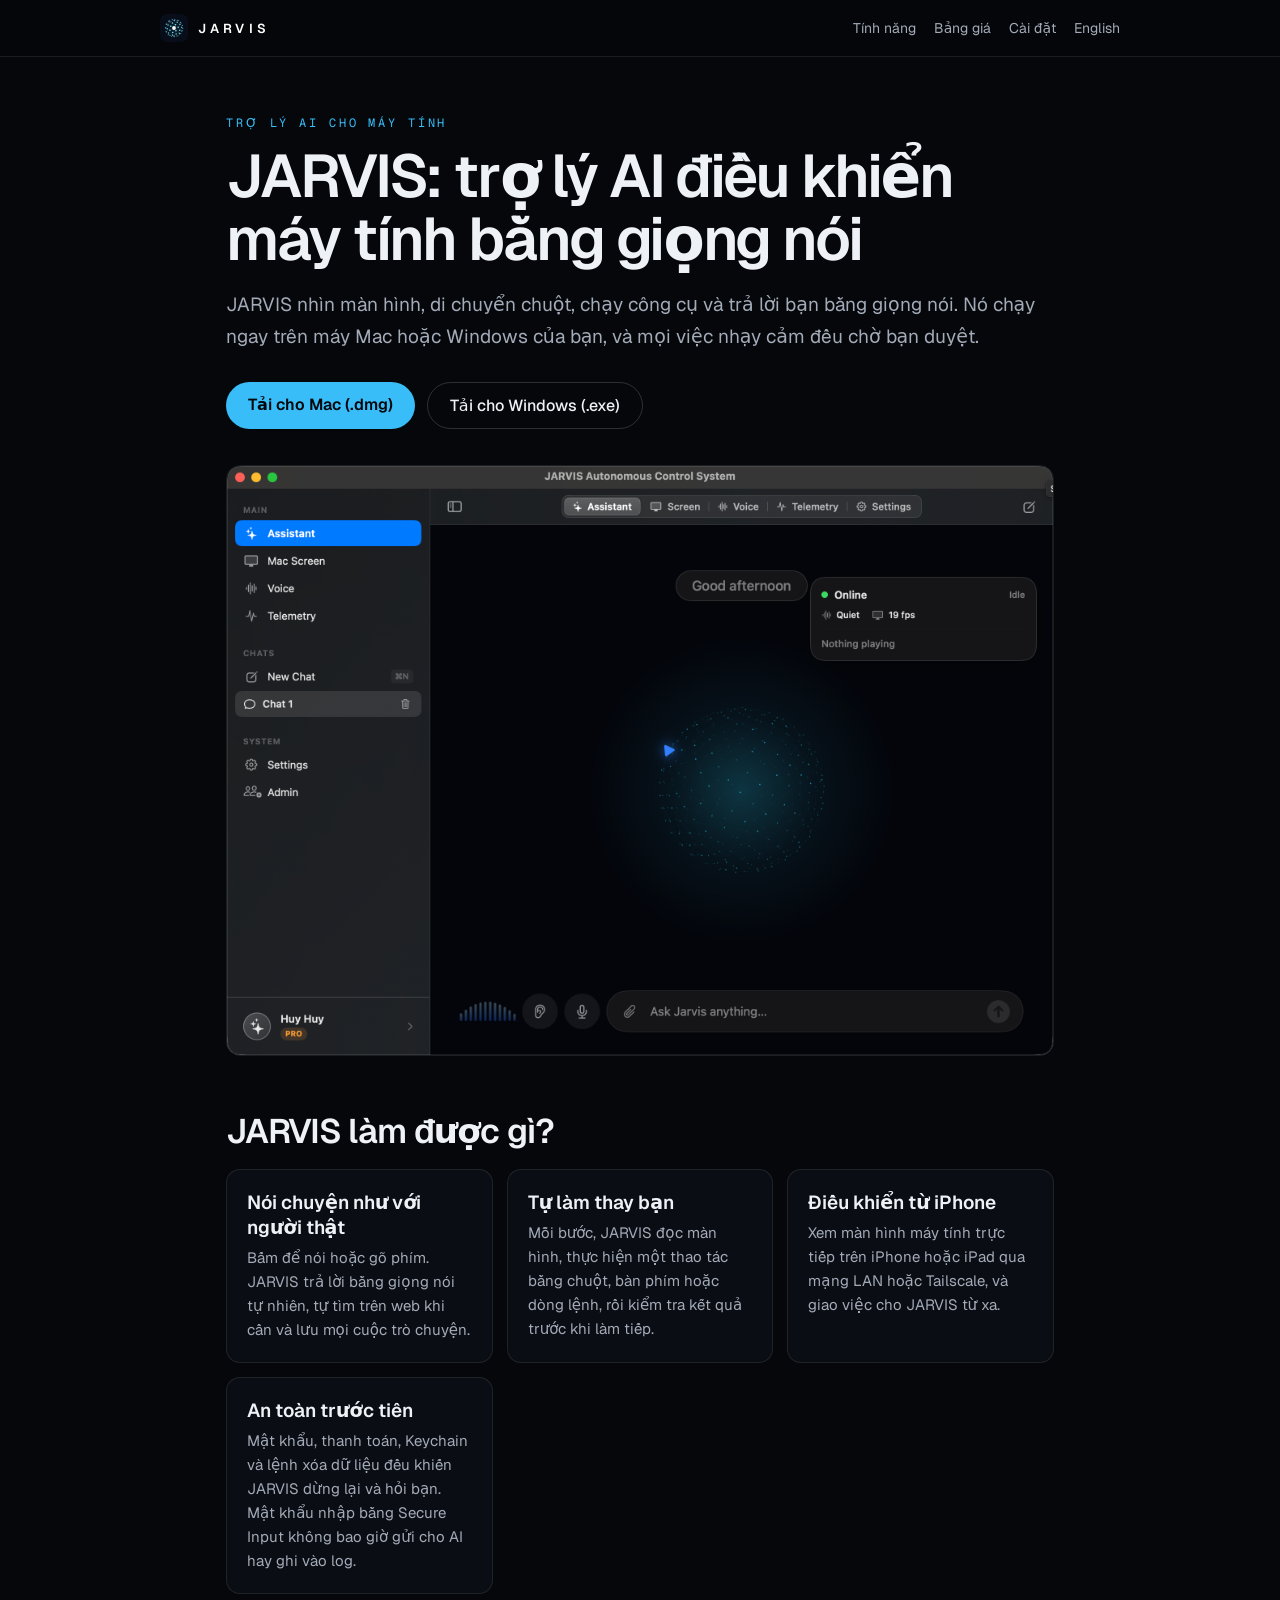
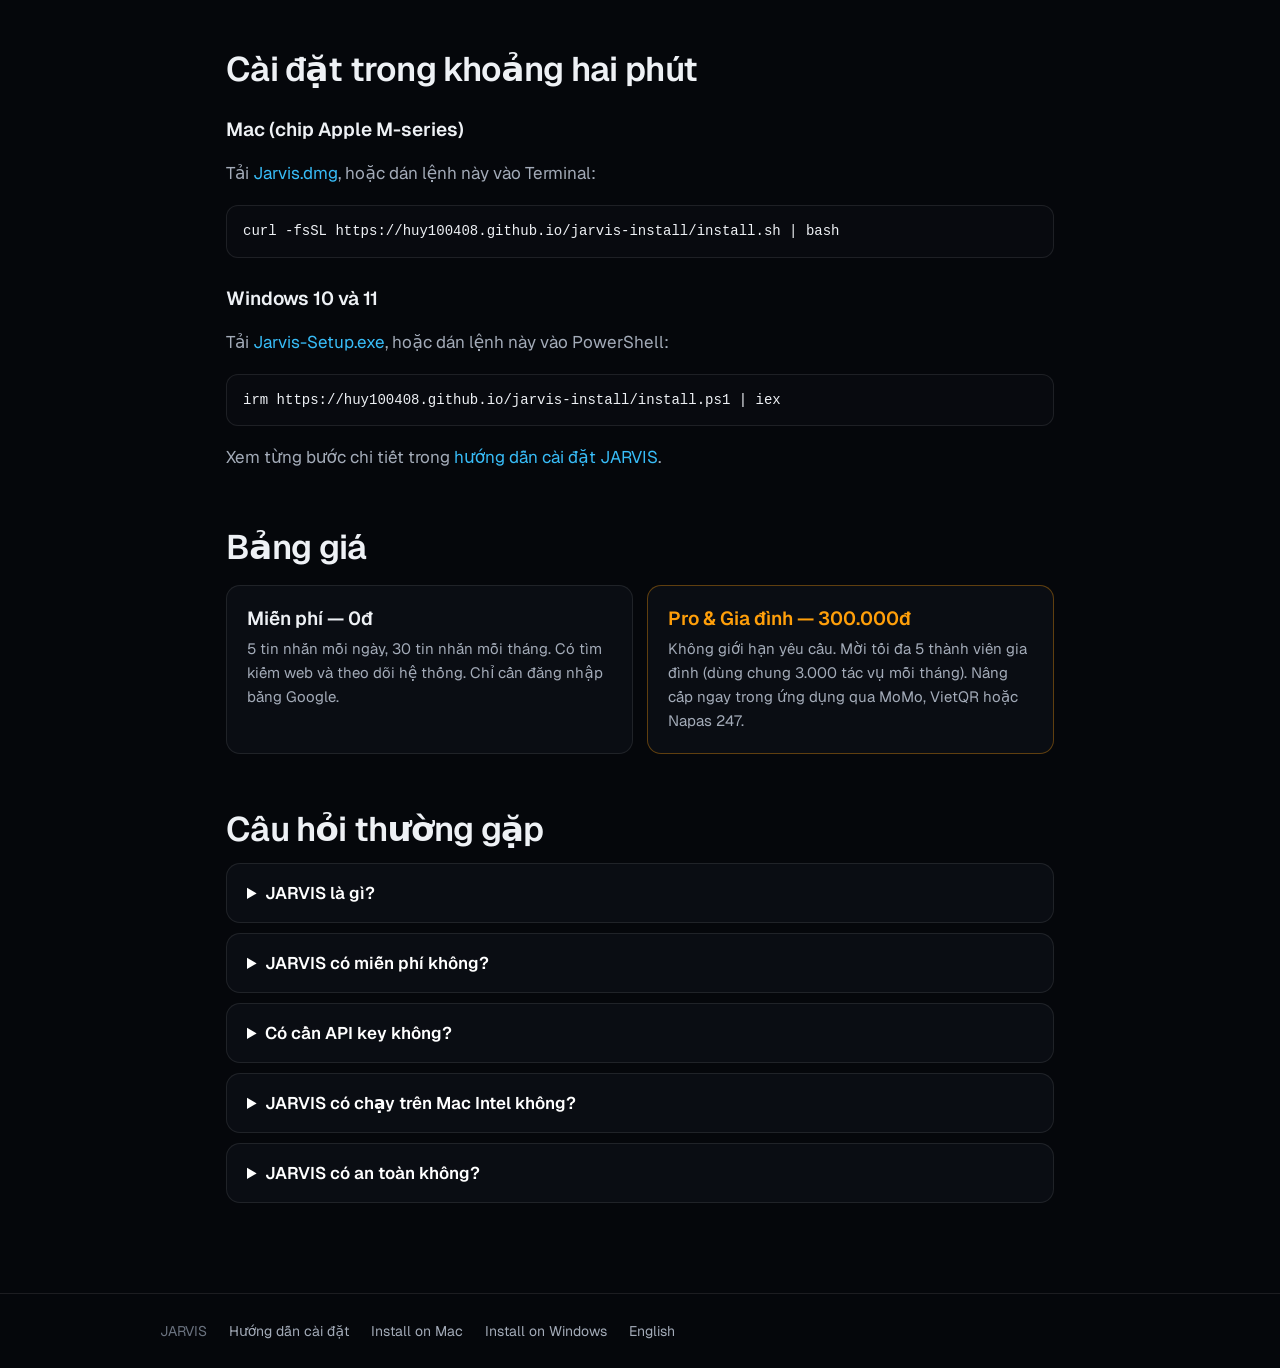
==== vi/index.html @ af1e8293 "Add Vietnamese page and install guides Co-Authored-By: Claude Opus 5.5 <noreply@anthropic.com>" ====
<!DOCTYPE html>
<html lang="vi">
<head>
<meta charset="utf-8">
<meta name="viewport" content="width=device-width, initial-scale=1">
<title>JARVIS — Trợ lý AI điều khiển máy tính cho Mac và Windows</title>
<meta name="description" content="JARVIS là trợ lý AI cho máy tính Mac và Windows: nhìn màn hình, điều khiển chuột và bàn phím, chạy lệnh và trả lời bằng giọng nói. Miễn phí 5 tin nhắn mỗi ngày, đăng nhập bằng Google.">
<meta name="robots" content="index, follow, max-image-preview:large">
<link rel="canonical" href="https://huy100408.github.io/jarvis-install/vi/">
<link rel="alternate" hreflang="en" href="https://huy100408.github.io/jarvis-install/">
<link rel="alternate" hreflang="vi" href="https://huy100408.github.io/jarvis-install/vi/">
<link rel="alternate" hreflang="x-default" href="https://huy100408.github.io/jarvis-install/">
<meta property="og:type" content="website">
<meta property="og:locale" content="vi_VN">
<meta property="og:url" content="https://huy100408.github.io/jarvis-install/vi/">
<meta property="og:title" content="JARVIS — Trợ lý AI điều khiển máy tính cho Mac và Windows">
<meta property="og:description" content="Ra lệnh một lần, JARVIS tự nhìn màn hình, bấm chuột, gõ phím và kiểm tra kết quả. Mọi thao tác nhạy cảm đều chờ bạn duyệt.">
<meta property="og:image" content="https://huy100408.github.io/jarvis-install/assets/jarvis_hud.png">
<meta name="twitter:card" content="summary_large_image">
<script type="application/ld+json">
{
  "@context": "https://schema.org",
  "@graph": [
    {
      "@type": "SoftwareApplication",
      "name": "JARVIS",
      "inLanguage": "vi",
      "operatingSystem": "macOS 14+, Windows 10, Windows 11",
      "applicationCategory": "UtilitiesApplication",
      "description": "Trợ lý AI cho máy tính: nhìn màn hình, điều khiển chuột và bàn phím, chạy lệnh và trả lời bằng giọng nói.",
      "offers": [
        {"@type": "Offer", "name": "Miễn phí", "price": "0", "priceCurrency": "VND"},
        {"@type": "Offer", "name": "Pro & Gia đình", "price": "300000", "priceCurrency": "VND"}
      ],
      "image": "https://huy100408.github.io/jarvis-install/assets/jarvis_hud.png",
      "downloadUrl": "https://huy100408.github.io/jarvis-install/downloads/Jarvis.dmg"
    },
    {
      "@type": "FAQPage",
      "mainEntity": [
        {"@type": "Question", "name": "JARVIS là gì?", "acceptedAnswer": {"@type": "Answer", "text": "JARVIS là trợ lý AI chạy trên máy Mac và Windows. Nó nhìn màn hình, điều khiển chuột và bàn phím, chạy công cụ hệ thống và trả lời bằng giọng nói tự nhiên."}},
        {"@type": "Question", "name": "JARVIS có miễn phí không?", "acceptedAnswer": {"@type": "Answer", "text": "Có. Gói miễn phí cho 5 tin nhắn mỗi ngày, 30 tin nhắn mỗi tháng sau khi đăng nhập bằng Google. Gói Pro & Gia đình giá 300.000đ, không giới hạn yêu cầu, thanh toán qua MoMo, VietQR hoặc Napas 247."}},
        {"@type": "Question", "name": "Có cần API key không?", "acceptedAnswer": {"@type": "Answer", "text": "Không. Chỉ cần đăng nhập bằng Google là dùng được. Bạn vẫn có thể nhập API key riêng trong phần Cài đặt."}},
        {"@type": "Question", "name": "JARVIS có an toàn không?", "acceptedAnswer": {"@type": "Answer", "text": "Mật khẩu, thanh toán, truy cập Keychain và lệnh xóa dữ liệu đều khiến JARVIS dừng lại và hỏi bạn trước khi làm tiếp."}}
      ]
    }
  ]
}
</script>
<meta name="theme-color" content="#05070b">
<link rel="icon" type="image/svg+xml" href="../assets/jarvis-logo.svg">
<link rel="apple-touch-icon" href="../assets/apple-touch-icon.png">
<link rel="preconnect" href="https://fonts.googleapis.com">
<link rel="preconnect" href="https://fonts.gstatic.com" crossorigin>
<link href="https://fonts.googleapis.com/css2?family=Geist:wght@400;500;600&family=Geist+Mono:wght@400;500&display=swap&subset=vietnamese" rel="stylesheet">
<link rel="stylesheet" href="../assets/pages.css">
</head>
<body>
<nav>
  <div class="navbar">
    <a href="./" class="brand"><img src="../assets/jarvis-logo.svg" alt="Logo JARVIS">JARVIS</a>
    <div class="navlinks">
      <a href="#tinh-nang">Tính năng</a>
      <a href="#bang-gia">Bảng giá</a>
      <a href="huong-dan-cai-dat.html">Cài đặt</a>
      <a href="../" class="lang" hreflang="en" lang="en">English</a>
    </div>
  </div>
</nav>

<main>
  <p class="eyebrow">TRỢ LÝ AI CHO MÁY TÍNH</p>
  <h1>JARVIS: trợ lý AI điều khiển máy tính bằng giọng nói</h1>
  <p class="lead">JARVIS nhìn màn hình, di chuyển chuột, chạy công cụ và trả lời bạn bằng giọng nói. Nó chạy ngay trên máy Mac hoặc Windows của bạn, và mọi việc nhạy cảm đều chờ bạn duyệt.</p>
  <div class="cta">
    <a class="btn" href="../downloads/Jarvis.dmg" download>Tải cho Mac (.dmg)</a>
    <a class="btn-ghost" href="../downloads/Jarvis-Setup.exe" download>Tải cho Windows (.exe)</a>
  </div>
  <img class="hero-img" src="../assets/jarvis_hud.png" width="2040" height="1456" alt="Giao diện điều khiển của trợ lý AI JARVIS trên máy tính">

  <h2 id="tinh-nang">JARVIS làm được gì?</h2>
  <div class="grid">
    <div class="card"><h3>Nói chuyện như với người thật</h3><p>Bấm để nói hoặc gõ phím. JARVIS trả lời bằng giọng nói tự nhiên, tự tìm trên web khi cần và lưu mọi cuộc trò chuyện.</p></div>
    <div class="card"><h3>Tự làm thay bạn</h3><p>Mỗi bước, JARVIS đọc màn hình, thực hiện một thao tác bằng chuột, bàn phím hoặc dòng lệnh, rồi kiểm tra kết quả trước khi làm tiếp.</p></div>
    <div class="card"><h3>Điều khiển từ iPhone</h3><p>Xem màn hình máy tính trực tiếp trên iPhone hoặc iPad qua mạng LAN hoặc Tailscale, và giao việc cho JARVIS từ xa.</p></div>
    <div class="card"><h3>An toàn trước tiên</h3><p>Mật khẩu, thanh toán, Keychain và lệnh xóa dữ liệu đều khiến JARVIS dừng lại và hỏi bạn. Mật khẩu nhập bằng Secure Input không bao giờ gửi cho AI hay ghi vào log.</p></div>
  </div>

  <h2 id="cai-dat">Cài đặt trong khoảng hai phút</h2>
  <h3>Mac (chip Apple M-series)</h3>
  <p>Tải <a href="../downloads/Jarvis.dmg" download>Jarvis.dmg</a>, hoặc dán lệnh này vào Terminal:</p>
  <pre>curl -fsSL https://huy100408.github.io/jarvis-install/install.sh | bash</pre>
  <h3>Windows 10 và 11</h3>
  <p>Tải <a href="../downloads/Jarvis-Setup.exe" download>Jarvis-Setup.exe</a>, hoặc dán lệnh này vào PowerShell:</p>
  <pre>irm https://huy100408.github.io/jarvis-install/install.ps1 | iex</pre>
  <p>Xem từng bước chi tiết trong <a href="huong-dan-cai-dat.html">hướng dẫn cài đặt JARVIS</a>.</p>

  <h2 id="bang-gia">Bảng giá</h2>
  <div class="grid">
    <div class="card"><h3>Miễn phí — 0đ</h3><p>5 tin nhắn mỗi ngày, 30 tin nhắn mỗi tháng. Có tìm kiếm web và theo dõi hệ thống. Chỉ cần đăng nhập bằng Google.</p></div>
    <div class="card" style="border-color:rgba(255,159,10,.35)"><h3 style="color:#ff9f0a">Pro &amp; Gia đình — 300.000đ</h3><p>Không giới hạn yêu cầu. Mời tối đa 5 thành viên gia đình (dùng chung 3.000 tác vụ mỗi tháng). Nâng cấp ngay trong ứng dụng qua MoMo, VietQR hoặc Napas 247.</p></div>
  </div>

  <h2 id="hoi-dap">Câu hỏi thường gặp</h2>
  <details><summary>JARVIS là gì?</summary><p>JARVIS là trợ lý AI chạy trên máy Mac và Windows. Nó kết hợp khả năng nhìn màn hình, điều khiển chuột và bàn phím, chạy công cụ dòng lệnh và trò chuyện bằng giọng nói trong một ứng dụng.</p></details>
  <details><summary>JARVIS có miễn phí không?</summary><p>Có. Gói miễn phí cho 5 tin nhắn mỗi ngày, 30 tin nhắn mỗi tháng. Gói Pro &amp; Gia đình giá 300.000đ và không giới hạn yêu cầu.</p></details>
  <details><summary>Có cần API key không?</summary><p>Không. Đăng nhập bằng Google là dùng được ngay. Nếu muốn, bạn có thể nhập API key riêng (Anthropic Claude, OpenAI, Antigravity) trong phần Cài đặt.</p></details>
  <details><summary>JARVIS có chạy trên Mac Intel không?</summary><p>Không. Trên Mac, JARVIS chỉ chạy trên máy dùng chip Apple M-series. Trình cài đặt sẽ dừng nếu phát hiện Mac Intel.</p></details>
  <details><summary>JARVIS có an toàn không?</summary><p>Mọi thao tác nhạy cảm như nhập mật khẩu, thanh toán, truy cập Keychain hay lệnh xóa dữ liệu đều khiến JARVIS dừng lại và chờ bạn duyệt trước khi làm tiếp.</p></details>
</main>

<footer>
  <div class="row">
    <span>JARVIS</span>
    <a href="huong-dan-cai-dat.html">Hướng dẫn cài đặt</a>
    <a href="../guides/install-jarvis-mac.html" hreflang="en">Install on Mac</a>
    <a href="../guides/install-jarvis-windows.html" hreflang="en">Install on Windows</a>
    <a href="../" hreflang="en">English</a>
  </div>
</footer>
</body>
</html>
---- assets/pages.css ----
/* Shared style for the static subpages (vi/, guides/). Matches the homepage palette. */
:root{--accent:#38bdf8;--accent-rgb:56,189,248;--bg:#05070b;--fg:#eef1f5;--muted:#a3abb8;--dim:#6b7380;--panel:#0a0d13;--line:rgba(255,255,255,.09);--mono:'Geist Mono',ui-monospace,monospace}
*{box-sizing:border-box}
html,body{margin:0;background:var(--bg);color:var(--fg);font-family:Geist,system-ui,sans-serif;-webkit-font-smoothing:antialiased}
a{color:var(--accent);text-decoration:none}
a:hover{color:#fff}
:focus-visible{outline:2px solid var(--accent);outline-offset:3px}
code,.mono{font-family:var(--mono)}
nav{position:sticky;top:0;z-index:10;padding:14px 16px;background:rgba(5,7,11,.8);backdrop-filter:blur(14px);-webkit-backdrop-filter:blur(14px);border-bottom:1px solid var(--line)}
.navbar{display:flex;align-items:center;gap:20px;max-width:960px;margin:0 auto}
.brand{display:flex;align-items:center;gap:10px;color:#fff;font-weight:600;letter-spacing:.32em;font-size:13px}
.brand img{width:28px;height:28px;border-radius:7px}
.navlinks{display:flex;gap:18px;margin-left:auto;font-size:14px;align-items:center}
.navlinks a{color:var(--muted)}
.navlinks a:hover{color:#fff}
.btn{display:inline-block;padding:12px 22px;border-radius:999px;background:var(--accent);color:var(--bg);font-weight:600}
.btn:hover{color:var(--bg);opacity:.9}
.btn-ghost{display:inline-block;padding:12px 22px;border-radius:999px;border:1px solid rgba(255,255,255,.16);color:var(--fg);font-weight:500}
.btn-ghost:hover{background:rgba(255,255,255,.06);color:#fff}
main{max-width:860px;margin:0 auto;padding:56px 16px 80px}
.eyebrow{margin:0 0 12px;font-family:var(--mono);font-size:12px;letter-spacing:.24em;color:var(--accent)}
h1{margin:0 0 18px;font-size:clamp(34px,6vw,60px);line-height:1.04;font-weight:600;letter-spacing:-.035em;text-wrap:balance}
h2{margin:56px 0 14px;font-size:clamp(24px,3.4vw,34px);font-weight:600;letter-spacing:-.02em;line-height:1.15}
h3{margin:28px 0 8px;font-size:19px;font-weight:600}
p,li{font-size:17px;line-height:1.7;color:var(--muted)}
p strong,li strong{color:var(--fg)}
.lead{font-size:19px}
ol,ul{padding-left:22px}
li{margin:6px 0}
pre{margin:14px 0;padding:14px 16px;border-radius:12px;background:#080a0f;border:1px solid var(--line);overflow-x:auto;font-size:14px;line-height:1.6;color:var(--fg)}
p code,li code{padding:2px 6px;border-radius:6px;background:rgba(255,255,255,.06);font-size:.9em;color:var(--fg);word-break:break-word}
.cta{display:flex;flex-wrap:wrap;gap:12px;margin:28px 0}
.hero-img{display:block;width:100%;height:auto;margin:36px 0 8px;border-radius:14px;border:1px solid var(--line)}
.grid{display:grid;grid-template-columns:repeat(auto-fit,minmax(min(100%,240px),1fr));gap:14px;margin:18px 0}
.card{padding:20px;border-radius:14px;background:var(--panel);border:1px solid var(--line)}
.card h3{margin:0 0 6px}
.card p{margin:0;font-size:15px;line-height:1.6}
.note{padding:16px 18px;border-radius:12px;border:1px solid rgba(var(--accent-rgb),.3);background:rgba(var(--accent-rgb),.06)}
.note p{margin:0;font-size:15px}
details{margin:10px 0;padding:18px 20px;border-radius:14px;background:var(--panel);border:1px solid var(--line)}
summary{cursor:pointer;font-weight:600;font-size:17px;color:#fff}
details p{margin:12px 0 0;font-size:15px}
footer{border-top:1px solid var(--line);padding:28px 16px;font-size:14px;color:var(--dim)}
footer .row{max-width:960px;margin:0 auto;display:flex;flex-wrap:wrap;gap:10px 22px}
footer a{color:var(--muted)}
@media (max-width:560px){.navlinks a:not(.lang){display:none}}
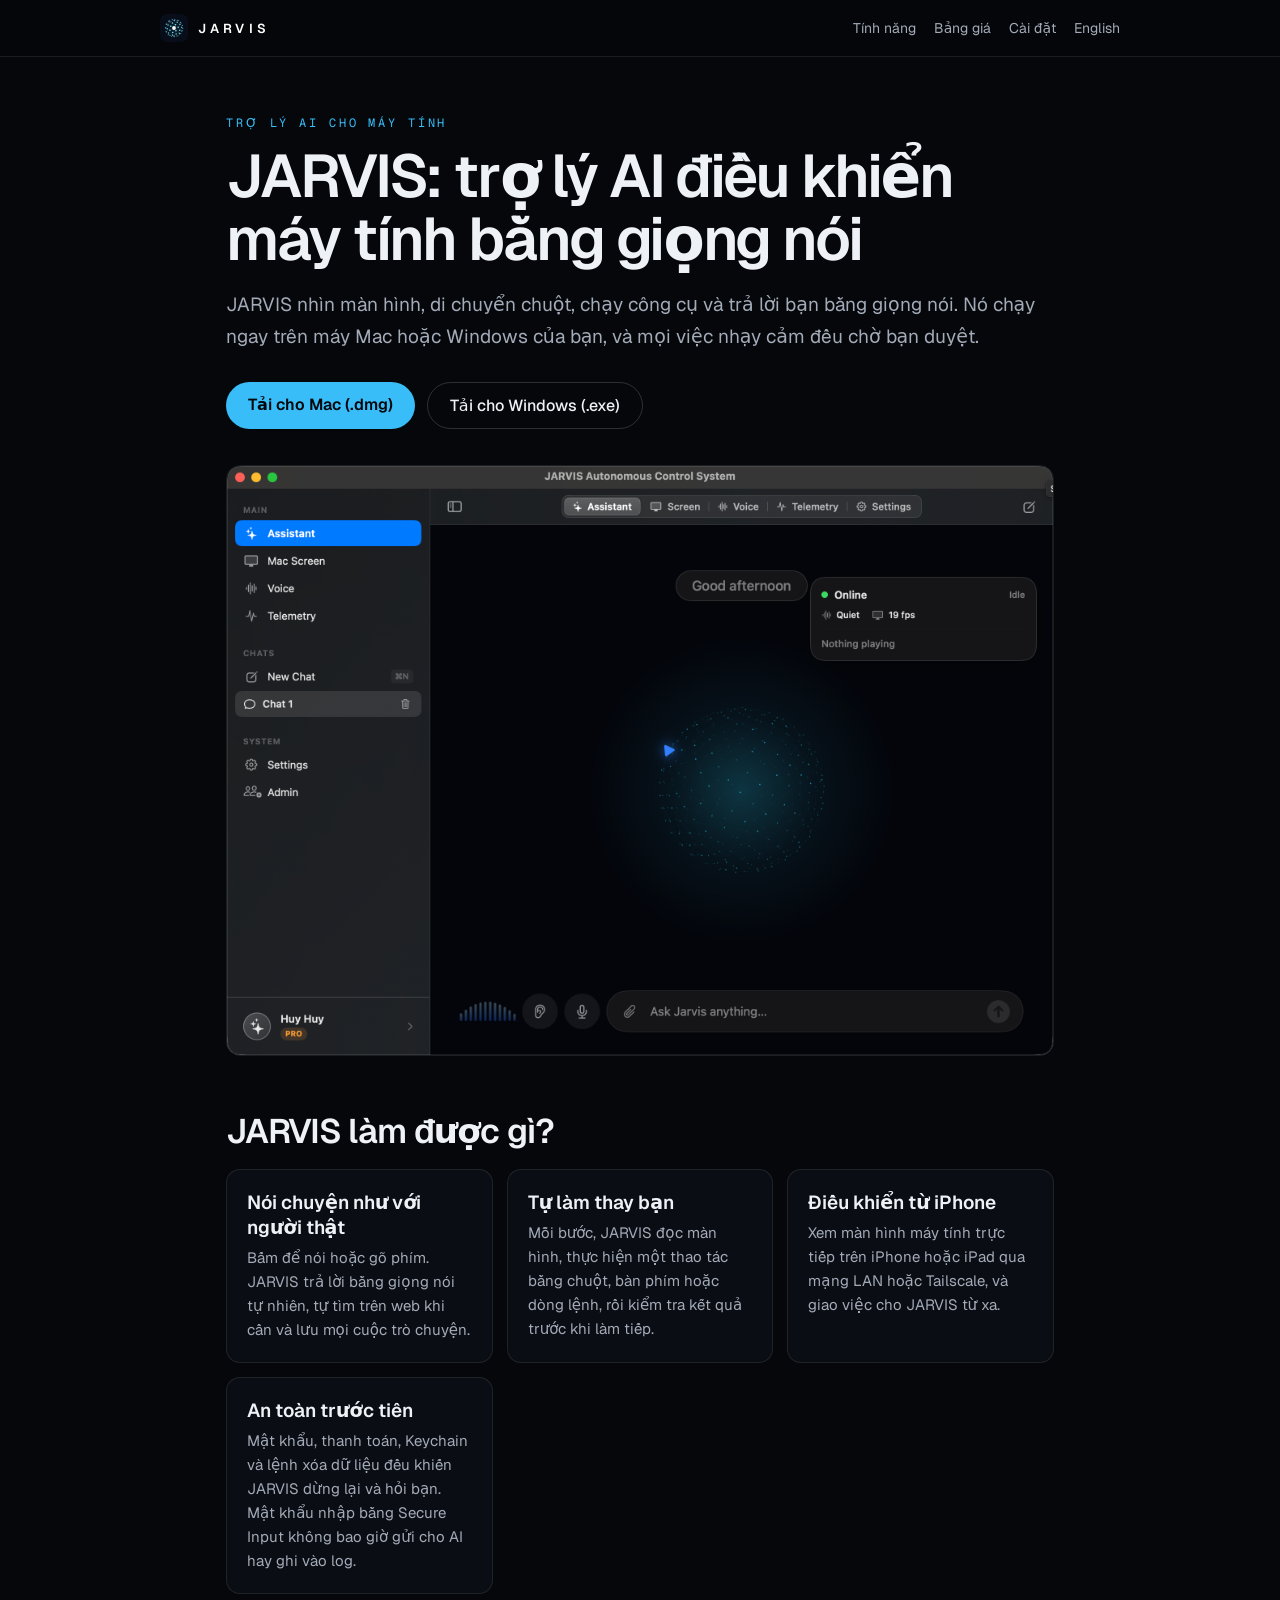
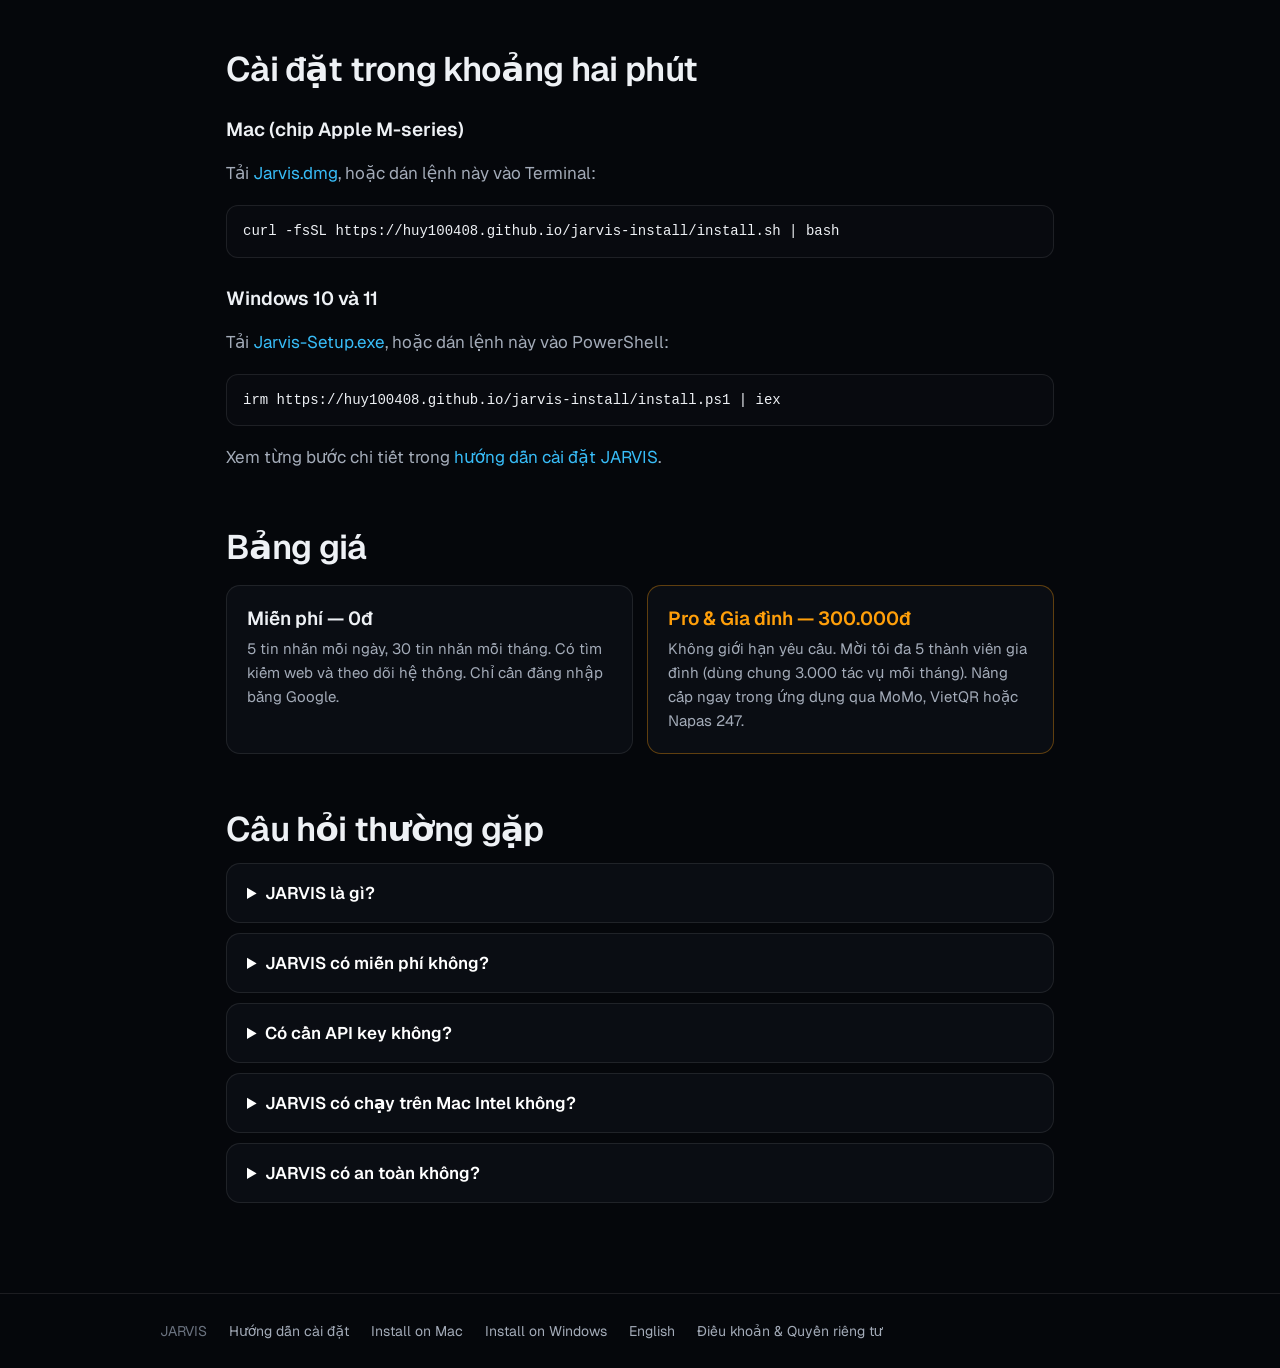
==== commit 87eed4d9: "Release 2026.11.13.0913-ae9f575e: Terms of Service gate on apps and downloads Co-Authored-By: Claude" ====
--- a/vi/index.html
+++ b/vi/index.html
@@ -116,7 +116,9 @@
     <a href="../guides/install-jarvis-mac.html" hreflang="en">Install on Mac</a>
     <a href="../guides/install-jarvis-windows.html" hreflang="en">Install on Windows</a>
     <a href="../" hreflang="en">English</a>
+    <a href="../terms.html">Điều khoản & Quyền riêng tư</a>
   </div>
 </footer>
+<script src="../assets/terms-gate.js"></script>
 </body>
 </html>
